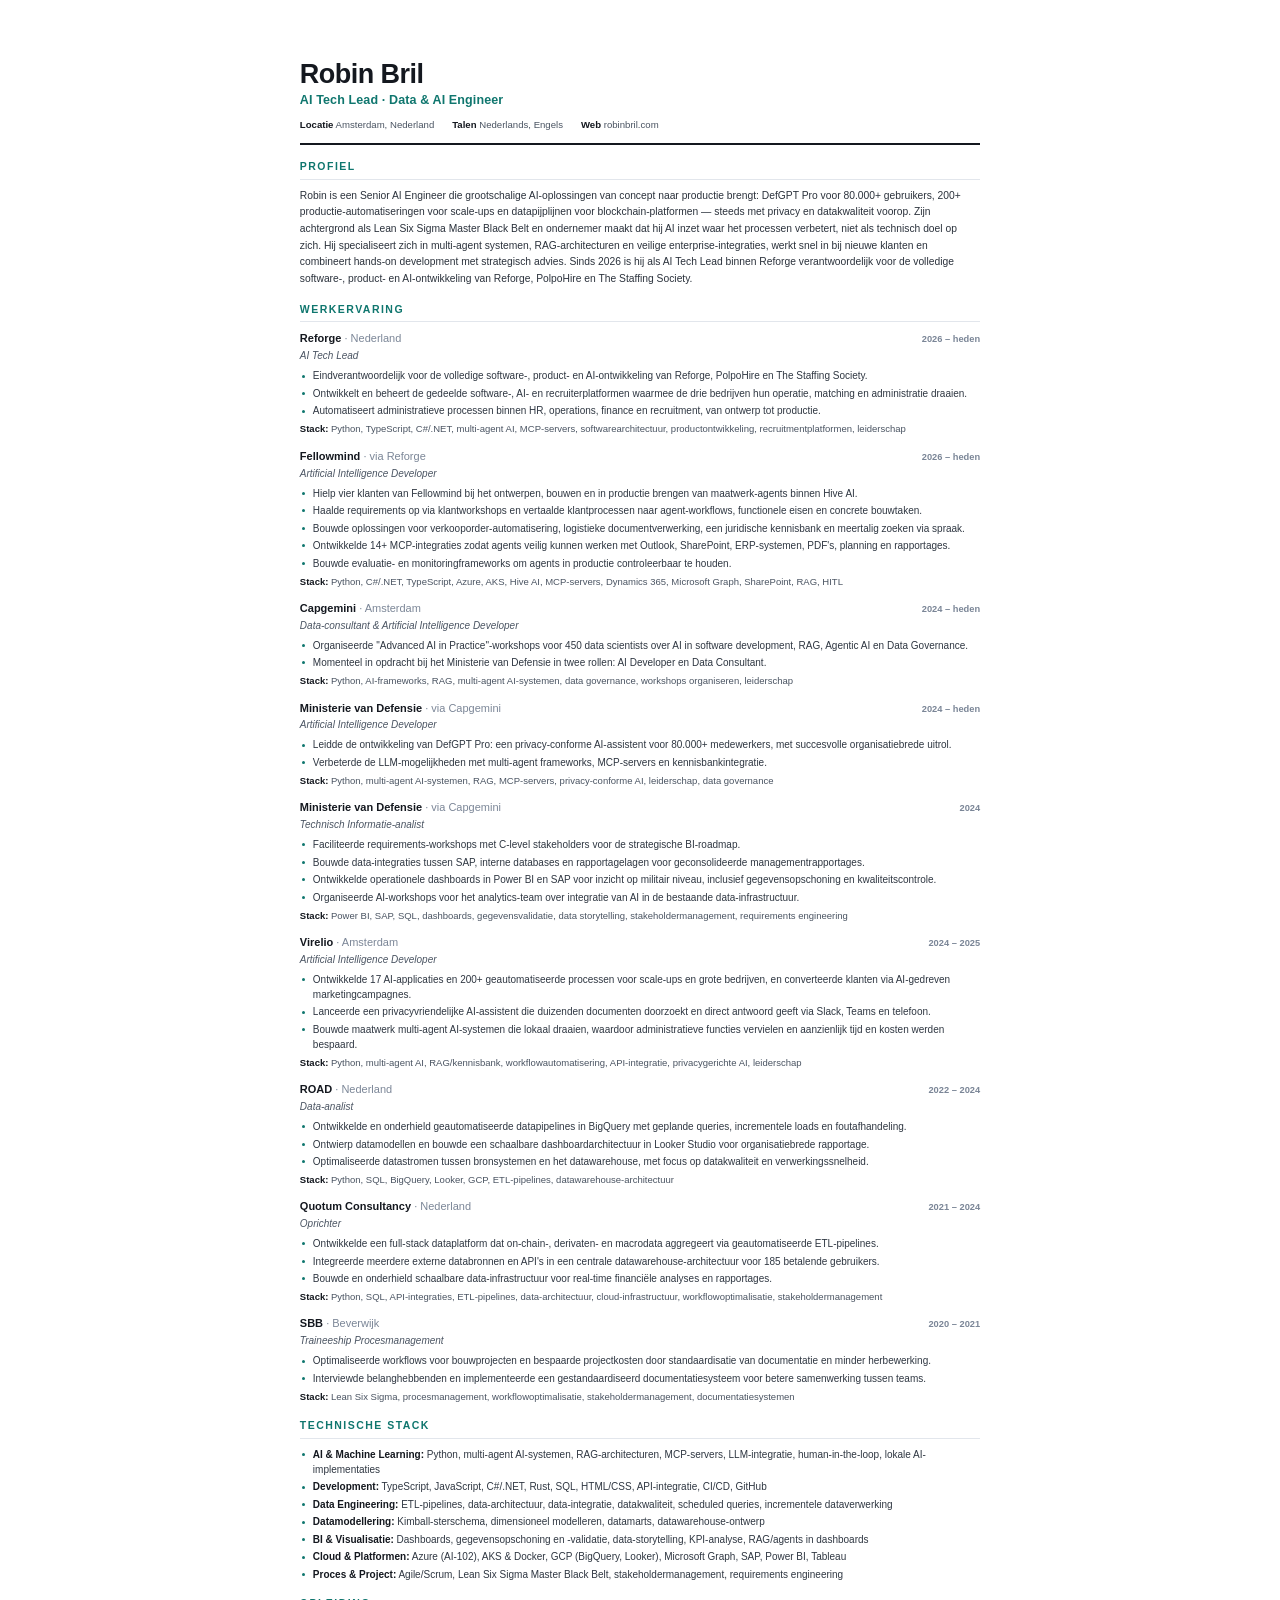
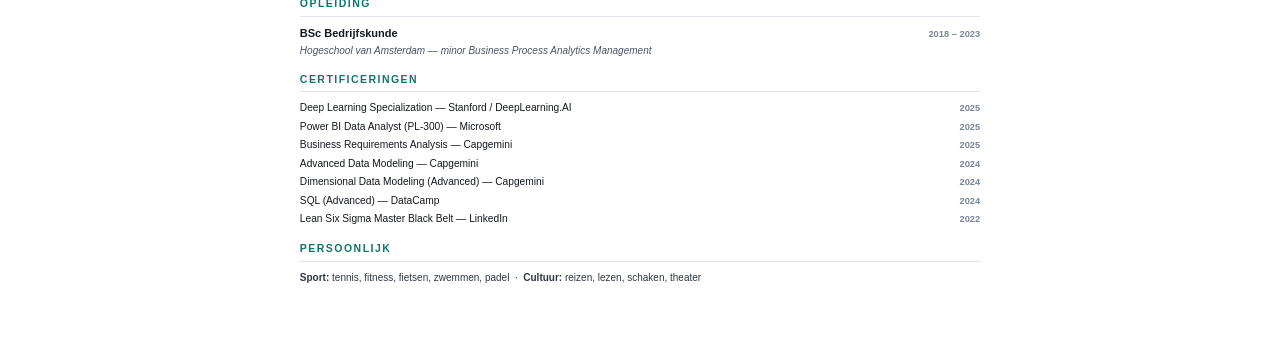
==== cv/robin-bril-cv.html @ e9bfcdf6 "CV: downloadable PDF + hero download button Add a corrected, print-clean CV (source in cv/, rendered" ====
<!DOCTYPE html>
<html lang="nl">
<head>
<meta charset="utf-8">
<title>Robin Bril — CV</title>
<style>
  :root{
    --ink:#14181f;
    --muted:#4a5462;
    --faint:#7b8697;
    --rule:#e2e6ec;
    --accent:#0f766e;      /* calm teal, not neon */
    --bg:#ffffff;
  }
  *{box-sizing:border-box;margin:0;padding:0}
  html,body{background:var(--bg);color:var(--ink);
    font-family:-apple-system,"Segoe UI",Roboto,Helvetica,Arial,sans-serif;
    font-size:10.2px;line-height:1.5;-webkit-print-color-adjust:exact;print-color-adjust:exact;}
  .page{width:210mm;min-height:297mm;margin:0 auto;padding:16mm 15mm 14mm;}

  /* header */
  .name{font-size:27px;font-weight:800;letter-spacing:-0.02em;line-height:1.05;color:var(--ink);}
  .role{font-size:12.5px;font-weight:600;color:var(--accent);margin-top:2px;letter-spacing:0.01em;}
  .meta{display:flex;gap:18px;flex-wrap:wrap;margin-top:8px;font-size:9.6px;color:var(--muted);}
  .meta b{color:var(--ink);font-weight:700;}
  .header{padding-bottom:11px;border-bottom:2px solid var(--ink);}

  /* sections */
  section{margin-top:14px;}
  h2{break-after:avoid;}
  h2{font-size:10.5px;font-weight:800;text-transform:uppercase;letter-spacing:0.14em;
     color:var(--accent);padding-bottom:4px;margin-bottom:8px;border-bottom:1px solid var(--rule);}

  p.profile{color:#2b323c;font-size:10.3px;line-height:1.62;}

  /* experience entry */
  .entry{margin-bottom:11px;break-inside:avoid;}
  .entry:last-child{margin-bottom:0;}
  .entry-head{display:flex;justify-content:space-between;align-items:baseline;gap:12px;}
  .entry-org{font-size:11px;font-weight:700;color:var(--ink);}
  .entry-org .sep{color:var(--faint);font-weight:500;}
  .entry-period{font-size:9.3px;font-weight:600;color:var(--faint);white-space:nowrap;
    font-variant-numeric:tabular-nums;}
  .entry-title{font-size:10px;font-style:italic;color:var(--muted);margin-top:1px;}

  /* bullets — proper hanging indent so wrapped lines align with the text */
  ul{list-style:none;margin:5px 0 0;}
  ul li{position:relative;padding-left:13px;margin-bottom:2.5px;color:#2f3742;font-size:10px;line-height:1.5;}
  ul li::before{content:"";position:absolute;left:2px;top:0.62em;width:3px;height:3px;
    border-radius:50%;background:var(--accent);}
  .stack-line{margin-top:4px;font-size:9.5px;color:var(--muted);}
  .stack-line b{color:var(--ink);font-weight:700;font-style:normal;}

  /* two-column tech + edu grids */
  .stack li b{color:var(--ink);font-weight:700;}

  /* rows with a right label (education, certs) */
  .rowline{display:flex;justify-content:space-between;gap:12px;align-items:baseline;}
  .rowline .r{color:var(--faint);font-size:9.3px;font-weight:600;white-space:nowrap;font-variant-numeric:tabular-nums;}
  .cert{margin-bottom:2.5px;}
  .edu-org{font-size:10px;color:var(--muted);font-style:italic;margin-top:1px;}

  .two{display:grid;grid-template-columns:1fr 1fr;gap:2px 26px;}
  .interests{color:#2f3742;font-size:10px;}

  @media print{ .page{margin:0;} }
  @page{size:A4;margin:0;}
</style>
</head>
<body>
<div class="page">

  <div class="header">
    <div class="name">Robin Bril</div>
    <div class="role">AI Tech Lead · Data &amp; AI Engineer</div>
    <div class="meta">
      <span><b>Locatie</b> Amsterdam, Nederland</span>
      <span><b>Talen</b> Nederlands, Engels</span>
      <span><b>Web</b> robinbril.com</span>
    </div>
  </div>

  <section>
    <h2>Profiel</h2>
    <p class="profile">Robin is een Senior AI Engineer die grootschalige AI-oplossingen van concept naar productie brengt: DefGPT Pro voor 80.000+ gebruikers, 200+ productie-automatiseringen voor scale-ups en datapijplijnen voor blockchain-platformen — steeds met privacy en datakwaliteit voorop. Zijn achtergrond als Lean Six Sigma Master Black Belt en ondernemer maakt dat hij AI inzet waar het processen verbetert, niet als technisch doel op zich. Hij specialiseert zich in multi-agent systemen, RAG-architecturen en veilige enterprise-integraties, werkt snel in bij nieuwe klanten en combineert hands-on development met strategisch advies. Sinds 2026 is hij als AI Tech Lead binnen Reforge verantwoordelijk voor de volledige software-, product- en AI-ontwikkeling van Reforge, PolpoHire en The Staffing Society.</p>
  </section>

  <section>
    <h2>Werkervaring</h2>

    <div class="entry">
      <div class="entry-head">
        <span class="entry-org">Reforge <span class="sep">· Nederland</span></span>
        <span class="entry-period">2026 – heden</span>
      </div>
      <div class="entry-title">AI Tech Lead</div>
      <ul>
        <li>Eindverantwoordelijk voor de volledige software-, product- en AI-ontwikkeling van Reforge, PolpoHire en The Staffing Society.</li>
        <li>Ontwikkelt en beheert de gedeelde software-, AI- en recruiterplatformen waarmee de drie bedrijven hun operatie, matching en administratie draaien.</li>
        <li>Automatiseert administratieve processen binnen HR, operations, finance en recruitment, van ontwerp tot productie.</li>
      </ul>
      <div class="stack-line"><b>Stack:</b> Python, TypeScript, C#/.NET, multi-agent AI, MCP-servers, softwarearchitectuur, productontwikkeling, recruitmentplatformen, leiderschap</div>
    </div>

    <div class="entry">
      <div class="entry-head">
        <span class="entry-org">Fellowmind <span class="sep">· via Reforge</span></span>
        <span class="entry-period">2026 – heden</span>
      </div>
      <div class="entry-title">Artificial Intelligence Developer</div>
      <ul>
        <li>Hielp vier klanten van Fellowmind bij het ontwerpen, bouwen en in productie brengen van maatwerk-agents binnen Hive AI.</li>
        <li>Haalde requirements op via klantworkshops en vertaalde klantprocessen naar agent-workflows, functionele eisen en concrete bouwtaken.</li>
        <li>Bouwde oplossingen voor verkooporder-automatisering, logistieke documentverwerking, een juridische kennisbank en meertalig zoeken via spraak.</li>
        <li>Ontwikkelde 14+ MCP-integraties zodat agents veilig kunnen werken met Outlook, SharePoint, ERP-systemen, PDF's, planning en rapportages.</li>
        <li>Bouwde evaluatie- en monitoringframeworks om agents in productie controleerbaar te houden.</li>
      </ul>
      <div class="stack-line"><b>Stack:</b> Python, C#/.NET, TypeScript, Azure, AKS, Hive AI, MCP-servers, Dynamics 365, Microsoft Graph, SharePoint, RAG, HITL</div>
    </div>

    <div class="entry">
      <div class="entry-head">
        <span class="entry-org">Capgemini <span class="sep">· Amsterdam</span></span>
        <span class="entry-period">2024 – heden</span>
      </div>
      <div class="entry-title">Data-consultant &amp; Artificial Intelligence Developer</div>
      <ul>
        <li>Organiseerde "Advanced AI in Practice"-workshops voor 450 data scientists over AI in software development, RAG, Agentic AI en Data Governance.</li>
        <li>Momenteel in opdracht bij het Ministerie van Defensie in twee rollen: AI Developer en Data Consultant.</li>
      </ul>
      <div class="stack-line"><b>Stack:</b> Python, AI-frameworks, RAG, multi-agent AI-systemen, data governance, workshops organiseren, leiderschap</div>
    </div>

    <div class="entry">
      <div class="entry-head">
        <span class="entry-org">Ministerie van Defensie <span class="sep">· via Capgemini</span></span>
        <span class="entry-period">2024 – heden</span>
      </div>
      <div class="entry-title">Artificial Intelligence Developer</div>
      <ul>
        <li>Leidde de ontwikkeling van DefGPT Pro: een privacy-conforme AI-assistent voor 80.000+ medewerkers, met succesvolle organisatiebrede uitrol.</li>
        <li>Verbeterde de LLM-mogelijkheden met multi-agent frameworks, MCP-servers en kennisbankintegratie.</li>
      </ul>
      <div class="stack-line"><b>Stack:</b> Python, multi-agent AI-systemen, RAG, MCP-servers, privacy-conforme AI, leiderschap, data governance</div>
    </div>

    <div class="entry">
      <div class="entry-head">
        <span class="entry-org">Ministerie van Defensie <span class="sep">· via Capgemini</span></span>
        <span class="entry-period">2024</span>
      </div>
      <div class="entry-title">Technisch Informatie-analist</div>
      <ul>
        <li>Faciliteerde requirements-workshops met C-level stakeholders voor de strategische BI-roadmap.</li>
        <li>Bouwde data-integraties tussen SAP, interne databases en rapportagelagen voor geconsolideerde managementrapportages.</li>
        <li>Ontwikkelde operationele dashboards in Power BI en SAP voor inzicht op militair niveau, inclusief gegevensopschoning en kwaliteitscontrole.</li>
        <li>Organiseerde AI-workshops voor het analytics-team over integratie van AI in de bestaande data-infrastructuur.</li>
      </ul>
      <div class="stack-line"><b>Stack:</b> Power BI, SAP, SQL, dashboards, gegevensvalidatie, data storytelling, stakeholdermanagement, requirements engineering</div>
    </div>

    <div class="entry">
      <div class="entry-head">
        <span class="entry-org">Virelio <span class="sep">· Amsterdam</span></span>
        <span class="entry-period">2024 – 2025</span>
      </div>
      <div class="entry-title">Artificial Intelligence Developer</div>
      <ul>
        <li>Ontwikkelde 17 AI-applicaties en 200+ geautomatiseerde processen voor scale-ups en grote bedrijven, en converteerde klanten via AI-gedreven marketingcampagnes.</li>
        <li>Lanceerde een privacyvriendelijke AI-assistent die duizenden documenten doorzoekt en direct antwoord geeft via Slack, Teams en telefoon.</li>
        <li>Bouwde maatwerk multi-agent AI-systemen die lokaal draaien, waardoor administratieve functies vervielen en aanzienlijk tijd en kosten werden bespaard.</li>
      </ul>
      <div class="stack-line"><b>Stack:</b> Python, multi-agent AI, RAG/kennisbank, workflowautomatisering, API-integratie, privacygerichte AI, leiderschap</div>
    </div>

    <div class="entry">
      <div class="entry-head">
        <span class="entry-org">ROAD <span class="sep">· Nederland</span></span>
        <span class="entry-period">2022 – 2024</span>
      </div>
      <div class="entry-title">Data-analist</div>
      <ul>
        <li>Ontwikkelde en onderhield geautomatiseerde datapipelines in BigQuery met geplande queries, incrementele loads en foutafhandeling.</li>
        <li>Ontwierp datamodellen en bouwde een schaalbare dashboardarchitectuur in Looker Studio voor organisatiebrede rapportage.</li>
        <li>Optimaliseerde datastromen tussen bronsystemen en het datawarehouse, met focus op datakwaliteit en verwerkingssnelheid.</li>
      </ul>
      <div class="stack-line"><b>Stack:</b> Python, SQL, BigQuery, Looker, GCP, ETL-pipelines, datawarehouse-architectuur</div>
    </div>

    <div class="entry">
      <div class="entry-head">
        <span class="entry-org">Quotum Consultancy <span class="sep">· Nederland</span></span>
        <span class="entry-period">2021 – 2024</span>
      </div>
      <div class="entry-title">Oprichter</div>
      <ul>
        <li>Ontwikkelde een full-stack dataplatform dat on-chain-, derivaten- en macrodata aggregeert via geautomatiseerde ETL-pipelines.</li>
        <li>Integreerde meerdere externe databronnen en API's in een centrale datawarehouse-architectuur voor 185 betalende gebruikers.</li>
        <li>Bouwde en onderhield schaalbare data-infrastructuur voor real-time financiële analyses en rapportages.</li>
      </ul>
      <div class="stack-line"><b>Stack:</b> Python, SQL, API-integraties, ETL-pipelines, data-architectuur, cloud-infrastructuur, workflowoptimalisatie, stakeholdermanagement</div>
    </div>

    <div class="entry">
      <div class="entry-head">
        <span class="entry-org">SBB <span class="sep">· Beverwijk</span></span>
        <span class="entry-period">2020 – 2021</span>
      </div>
      <div class="entry-title">Traineeship Procesmanagement</div>
      <ul>
        <li>Optimaliseerde workflows voor bouwprojecten en bespaarde projectkosten door standaardisatie van documentatie en minder herbewerking.</li>
        <li>Interviewde belanghebbenden en implementeerde een gestandaardiseerd documentatiesysteem voor betere samenwerking tussen teams.</li>
      </ul>
      <div class="stack-line"><b>Stack:</b> Lean Six Sigma, procesmanagement, workflowoptimalisatie, stakeholdermanagement, documentatiesystemen</div>
    </div>
  </section>

  <section>
    <h2>Technische stack</h2>
    <ul class="stack">
      <li><b>AI &amp; Machine Learning:</b> Python, multi-agent AI-systemen, RAG-architecturen, MCP-servers, LLM-integratie, human-in-the-loop, lokale AI-implementaties</li>
      <li><b>Development:</b> TypeScript, JavaScript, C#/.NET, Rust, SQL, HTML/CSS, API-integratie, CI/CD, GitHub</li>
      <li><b>Data Engineering:</b> ETL-pipelines, data-architectuur, data-integratie, datakwaliteit, scheduled queries, incrementele dataverwerking</li>
      <li><b>Datamodellering:</b> Kimball-sterschema, dimensioneel modelleren, datamarts, datawarehouse-ontwerp</li>
      <li><b>BI &amp; Visualisatie:</b> Dashboards, gegevensopschoning en -validatie, data-storytelling, KPI-analyse, RAG/agents in dashboards</li>
      <li><b>Cloud &amp; Platformen:</b> Azure (AI-102), AKS &amp; Docker, GCP (BigQuery, Looker), Microsoft Graph, SAP, Power BI, Tableau</li>
      <li><b>Proces &amp; Project:</b> Agile/Scrum, Lean Six Sigma Master Black Belt, stakeholdermanagement, requirements engineering</li>
    </ul>
  </section>

  <section>
    <h2>Opleiding</h2>
    <div class="entry">
      <div class="rowline">
        <span class="entry-org">BSc Bedrijfskunde</span>
        <span class="r">2018 – 2023</span>
      </div>
      <div class="edu-org">Hogeschool van Amsterdam — minor Business Process Analytics Management</div>
    </div>
  </section>

  <section>
    <h2>Certificeringen</h2>
    <div class="cert rowline"><span>Deep Learning Specialization — Stanford / DeepLearning.AI</span><span class="r">2025</span></div>
    <div class="cert rowline"><span>Power BI Data Analyst (PL-300) — Microsoft</span><span class="r">2025</span></div>
    <div class="cert rowline"><span>Business Requirements Analysis — Capgemini</span><span class="r">2025</span></div>
    <div class="cert rowline"><span>Advanced Data Modeling — Capgemini</span><span class="r">2024</span></div>
    <div class="cert rowline"><span>Dimensional Data Modeling (Advanced) — Capgemini</span><span class="r">2024</span></div>
    <div class="cert rowline"><span>SQL (Advanced) — DataCamp</span><span class="r">2024</span></div>
    <div class="cert rowline"><span>Lean Six Sigma Master Black Belt — LinkedIn</span><span class="r">2022</span></div>
  </section>

  <section>
    <h2>Persoonlijk</h2>
    <div class="interests"><b>Sport:</b> tennis, fitness, fietsen, zwemmen, padel &nbsp;·&nbsp; <b>Cultuur:</b> reizen, lezen, schaken, theater</div>
  </section>

</div>
</body>
</html>
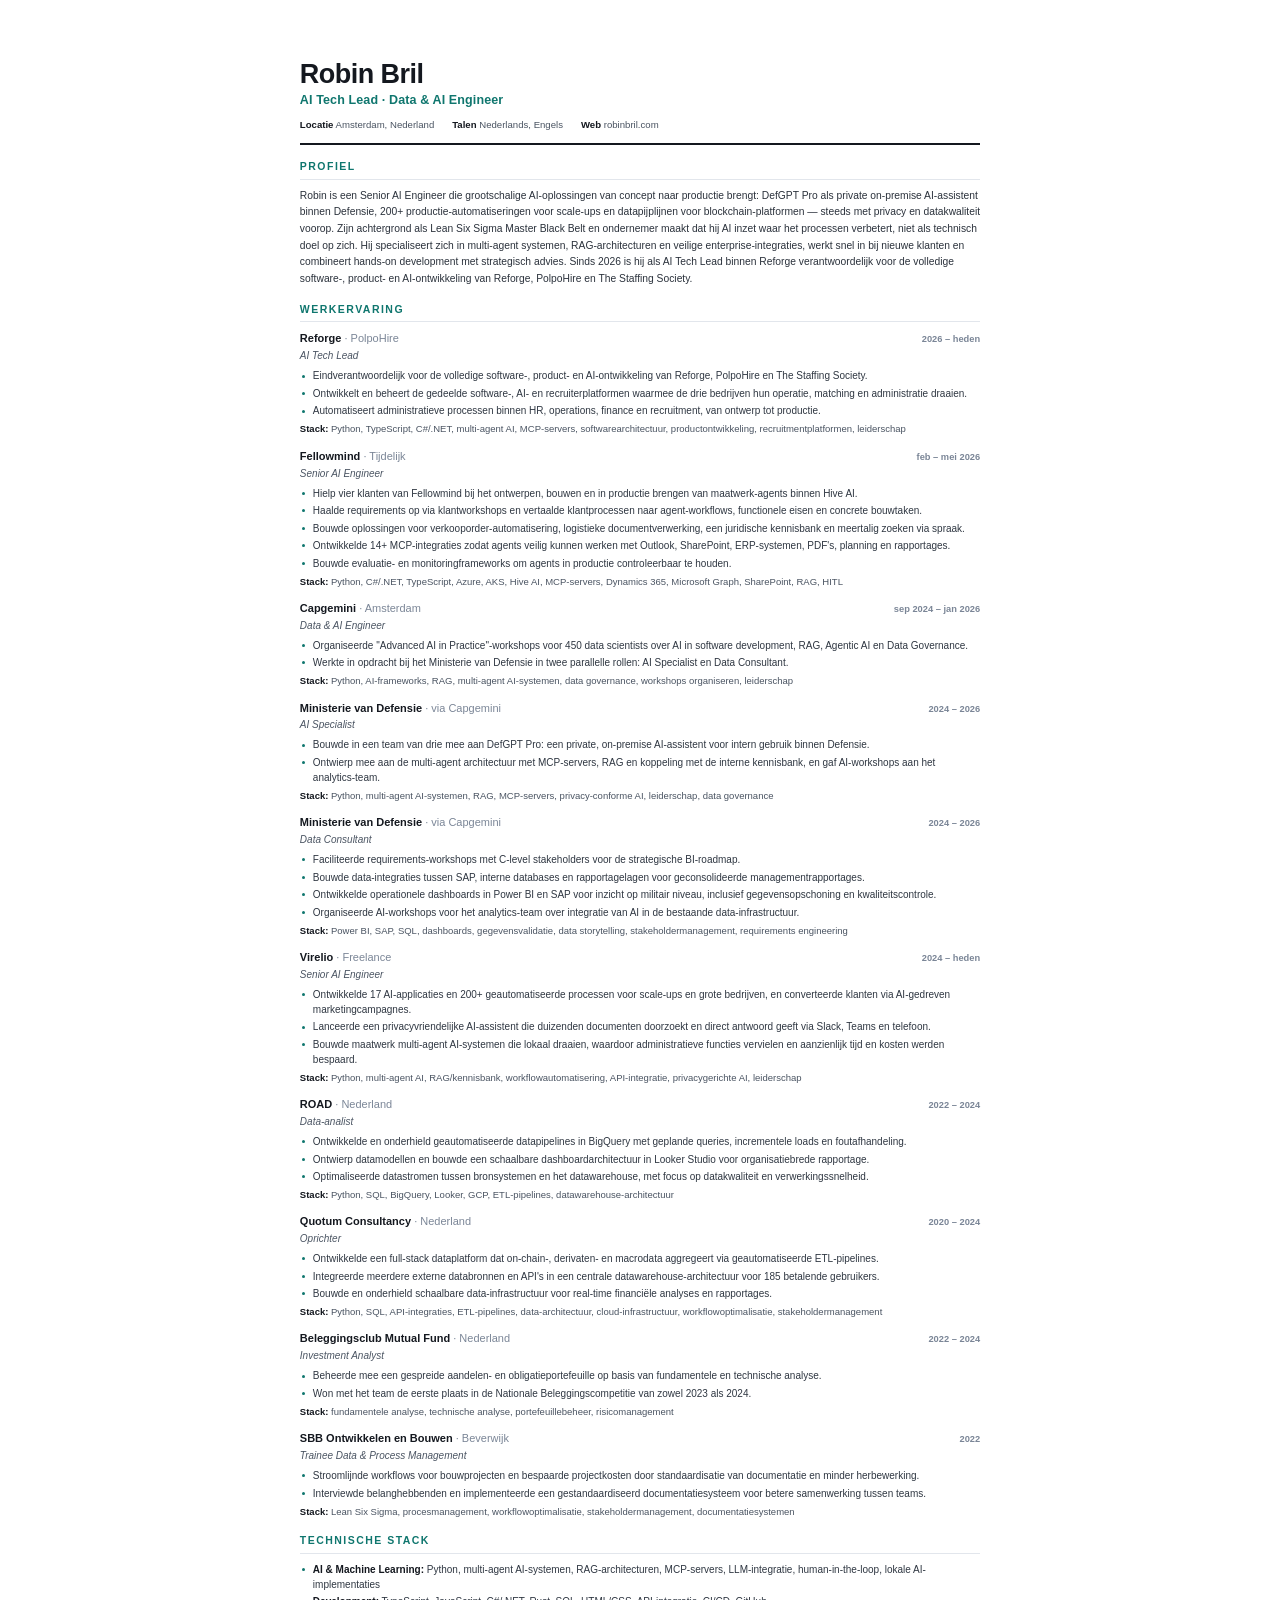
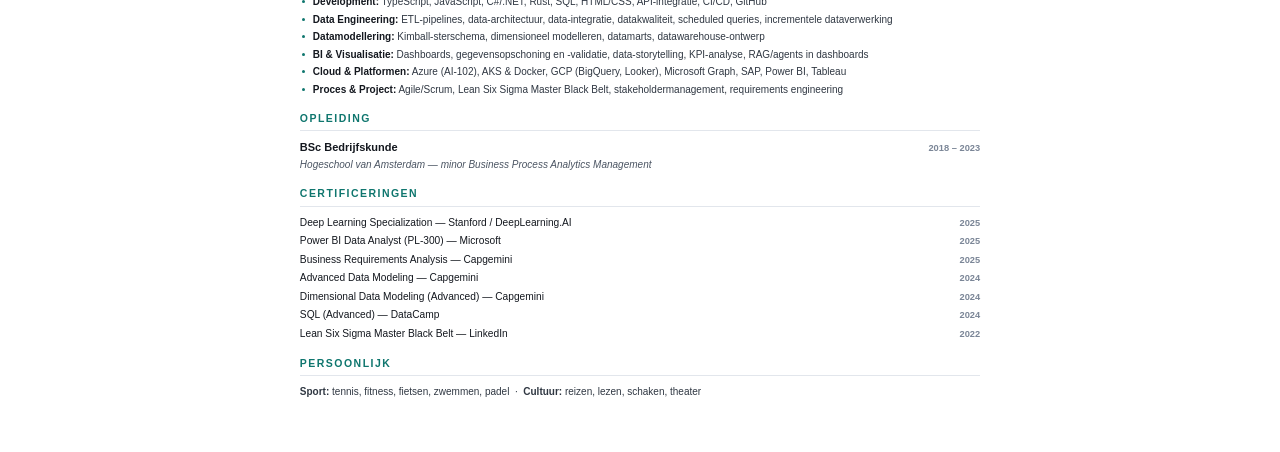
==== commit 984d6ef2: "Werkervaring + CV kloppend met LinkedIn, HvA-logo's, BB Intelligence-projecten - Werkervaring: AI Te" ====
--- a/cv/robin-bril-cv.html
+++ b/cv/robin-bril-cv.html
@@ -82,7 +82,7 @@
 
   <section>
     <h2>Profiel</h2>
-    <p class="profile">Robin is een Senior AI Engineer die grootschalige AI-oplossingen van concept naar productie brengt: DefGPT Pro voor 80.000+ gebruikers, 200+ productie-automatiseringen voor scale-ups en datapijplijnen voor blockchain-platformen — steeds met privacy en datakwaliteit voorop. Zijn achtergrond als Lean Six Sigma Master Black Belt en ondernemer maakt dat hij AI inzet waar het processen verbetert, niet als technisch doel op zich. Hij specialiseert zich in multi-agent systemen, RAG-architecturen en veilige enterprise-integraties, werkt snel in bij nieuwe klanten en combineert hands-on development met strategisch advies. Sinds 2026 is hij als AI Tech Lead binnen Reforge verantwoordelijk voor de volledige software-, product- en AI-ontwikkeling van Reforge, PolpoHire en The Staffing Society.</p>
+    <p class="profile">Robin is een Senior AI Engineer die grootschalige AI-oplossingen van concept naar productie brengt: DefGPT Pro als private on-premise AI-assistent binnen Defensie, 200+ productie-automatiseringen voor scale-ups en datapijplijnen voor blockchain-platformen — steeds met privacy en datakwaliteit voorop. Zijn achtergrond als Lean Six Sigma Master Black Belt en ondernemer maakt dat hij AI inzet waar het processen verbetert, niet als technisch doel op zich. Hij specialiseert zich in multi-agent systemen, RAG-architecturen en veilige enterprise-integraties, werkt snel in bij nieuwe klanten en combineert hands-on development met strategisch advies. Sinds 2026 is hij als AI Tech Lead binnen Reforge verantwoordelijk voor de volledige software-, product- en AI-ontwikkeling van Reforge, PolpoHire en The Staffing Society.</p>
   </section>
 
   <section>
@@ -90,7 +90,7 @@
 
     <div class="entry">
       <div class="entry-head">
-        <span class="entry-org">Reforge <span class="sep">· Nederland</span></span>
+        <span class="entry-org">Reforge <span class="sep">· PolpoHire</span></span>
         <span class="entry-period">2026 – heden</span>
       </div>
       <div class="entry-title">AI Tech Lead</div>
@@ -104,10 +104,10 @@
 
     <div class="entry">
       <div class="entry-head">
-        <span class="entry-org">Fellowmind <span class="sep">· via Reforge</span></span>
-        <span class="entry-period">2026 – heden</span>
-      </div>
-      <div class="entry-title">Artificial Intelligence Developer</div>
+        <span class="entry-org">Fellowmind <span class="sep">· Tijdelijk</span></span>
+        <span class="entry-period">feb – mei 2026</span>
+      </div>
+      <div class="entry-title">Senior AI Engineer</div>
       <ul>
         <li>Hielp vier klanten van Fellowmind bij het ontwerpen, bouwen en in productie brengen van maatwerk-agents binnen Hive AI.</li>
         <li>Haalde requirements op via klantworkshops en vertaalde klantprocessen naar agent-workflows, functionele eisen en concrete bouwtaken.</li>
@@ -121,12 +121,12 @@
     <div class="entry">
       <div class="entry-head">
         <span class="entry-org">Capgemini <span class="sep">· Amsterdam</span></span>
-        <span class="entry-period">2024 – heden</span>
-      </div>
-      <div class="entry-title">Data-consultant &amp; Artificial Intelligence Developer</div>
+        <span class="entry-period">sep 2024 – jan 2026</span>
+      </div>
+      <div class="entry-title">Data &amp; AI Engineer</div>
       <ul>
         <li>Organiseerde "Advanced AI in Practice"-workshops voor 450 data scientists over AI in software development, RAG, Agentic AI en Data Governance.</li>
-        <li>Momenteel in opdracht bij het Ministerie van Defensie in twee rollen: AI Developer en Data Consultant.</li>
+        <li>Werkte in opdracht bij het Ministerie van Defensie in twee parallelle rollen: AI Specialist en Data Consultant.</li>
       </ul>
       <div class="stack-line"><b>Stack:</b> Python, AI-frameworks, RAG, multi-agent AI-systemen, data governance, workshops organiseren, leiderschap</div>
     </div>
@@ -134,12 +134,12 @@
     <div class="entry">
       <div class="entry-head">
         <span class="entry-org">Ministerie van Defensie <span class="sep">· via Capgemini</span></span>
-        <span class="entry-period">2024 – heden</span>
-      </div>
-      <div class="entry-title">Artificial Intelligence Developer</div>
-      <ul>
-        <li>Leidde de ontwikkeling van DefGPT Pro: een privacy-conforme AI-assistent voor 80.000+ medewerkers, met succesvolle organisatiebrede uitrol.</li>
-        <li>Verbeterde de LLM-mogelijkheden met multi-agent frameworks, MCP-servers en kennisbankintegratie.</li>
+        <span class="entry-period">2024 – 2026</span>
+      </div>
+      <div class="entry-title">AI Specialist</div>
+      <ul>
+        <li>Bouwde in een team van drie mee aan DefGPT Pro: een private, on-premise AI-assistent voor intern gebruik binnen Defensie.</li>
+        <li>Ontwierp mee aan de multi-agent architectuur met MCP-servers, RAG en koppeling met de interne kennisbank, en gaf AI-workshops aan het analytics-team.</li>
       </ul>
       <div class="stack-line"><b>Stack:</b> Python, multi-agent AI-systemen, RAG, MCP-servers, privacy-conforme AI, leiderschap, data governance</div>
     </div>
@@ -147,9 +147,9 @@
     <div class="entry">
       <div class="entry-head">
         <span class="entry-org">Ministerie van Defensie <span class="sep">· via Capgemini</span></span>
-        <span class="entry-period">2024</span>
-      </div>
-      <div class="entry-title">Technisch Informatie-analist</div>
+        <span class="entry-period">2024 – 2026</span>
+      </div>
+      <div class="entry-title">Data Consultant</div>
       <ul>
         <li>Faciliteerde requirements-workshops met C-level stakeholders voor de strategische BI-roadmap.</li>
         <li>Bouwde data-integraties tussen SAP, interne databases en rapportagelagen voor geconsolideerde managementrapportages.</li>
@@ -161,10 +161,10 @@
 
     <div class="entry">
       <div class="entry-head">
-        <span class="entry-org">Virelio <span class="sep">· Amsterdam</span></span>
-        <span class="entry-period">2024 – 2025</span>
-      </div>
-      <div class="entry-title">Artificial Intelligence Developer</div>
+        <span class="entry-org">Virelio <span class="sep">· Freelance</span></span>
+        <span class="entry-period">2024 – heden</span>
+      </div>
+      <div class="entry-title">Senior AI Engineer</div>
       <ul>
         <li>Ontwikkelde 17 AI-applicaties en 200+ geautomatiseerde processen voor scale-ups en grote bedrijven, en converteerde klanten via AI-gedreven marketingcampagnes.</li>
         <li>Lanceerde een privacyvriendelijke AI-assistent die duizenden documenten doorzoekt en direct antwoord geeft via Slack, Teams en telefoon.</li>
@@ -190,7 +190,7 @@
     <div class="entry">
       <div class="entry-head">
         <span class="entry-org">Quotum Consultancy <span class="sep">· Nederland</span></span>
-        <span class="entry-period">2021 – 2024</span>
+        <span class="entry-period">2020 – 2024</span>
       </div>
       <div class="entry-title">Oprichter</div>
       <ul>
@@ -203,12 +203,25 @@
 
     <div class="entry">
       <div class="entry-head">
-        <span class="entry-org">SBB <span class="sep">· Beverwijk</span></span>
-        <span class="entry-period">2020 – 2021</span>
-      </div>
-      <div class="entry-title">Traineeship Procesmanagement</div>
-      <ul>
-        <li>Optimaliseerde workflows voor bouwprojecten en bespaarde projectkosten door standaardisatie van documentatie en minder herbewerking.</li>
+        <span class="entry-org">Beleggingsclub Mutual Fund <span class="sep">· Nederland</span></span>
+        <span class="entry-period">2022 – 2024</span>
+      </div>
+      <div class="entry-title">Investment Analyst</div>
+      <ul>
+        <li>Beheerde mee een gespreide aandelen- en obligatieportefeuille op basis van fundamentele en technische analyse.</li>
+        <li>Won met het team de eerste plaats in de Nationale Beleggingscompetitie van zowel 2023 als 2024.</li>
+      </ul>
+      <div class="stack-line"><b>Stack:</b> fundamentele analyse, technische analyse, portefeuillebeheer, risicomanagement</div>
+    </div>
+
+    <div class="entry">
+      <div class="entry-head">
+        <span class="entry-org">SBB Ontwikkelen en Bouwen <span class="sep">· Beverwijk</span></span>
+        <span class="entry-period">2022</span>
+      </div>
+      <div class="entry-title">Trainee Data &amp; Process Management</div>
+      <ul>
+        <li>Stroomlijnde workflows voor bouwprojecten en bespaarde projectkosten door standaardisatie van documentatie en minder herbewerking.</li>
         <li>Interviewde belanghebbenden en implementeerde een gestandaardiseerd documentatiesysteem voor betere samenwerking tussen teams.</li>
       </ul>
       <div class="stack-line"><b>Stack:</b> Lean Six Sigma, procesmanagement, workflowoptimalisatie, stakeholdermanagement, documentatiesystemen</div>
